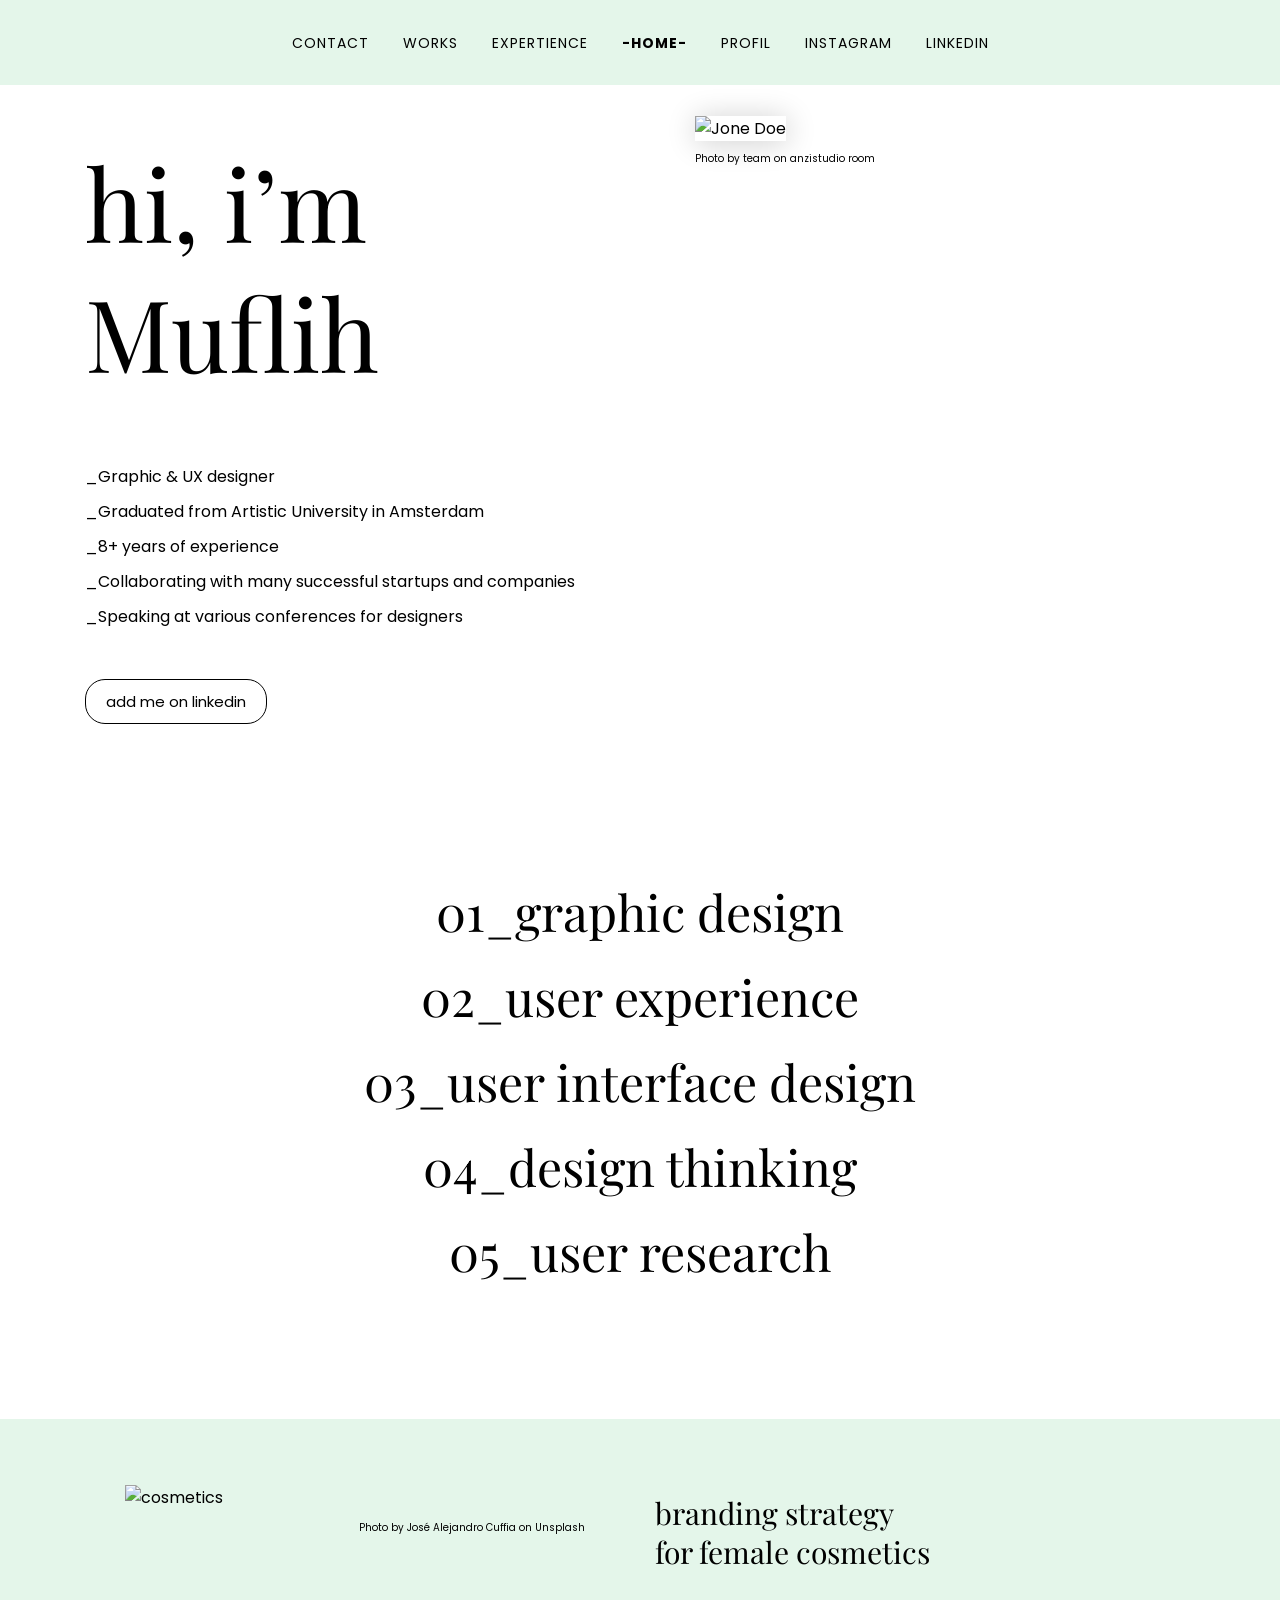
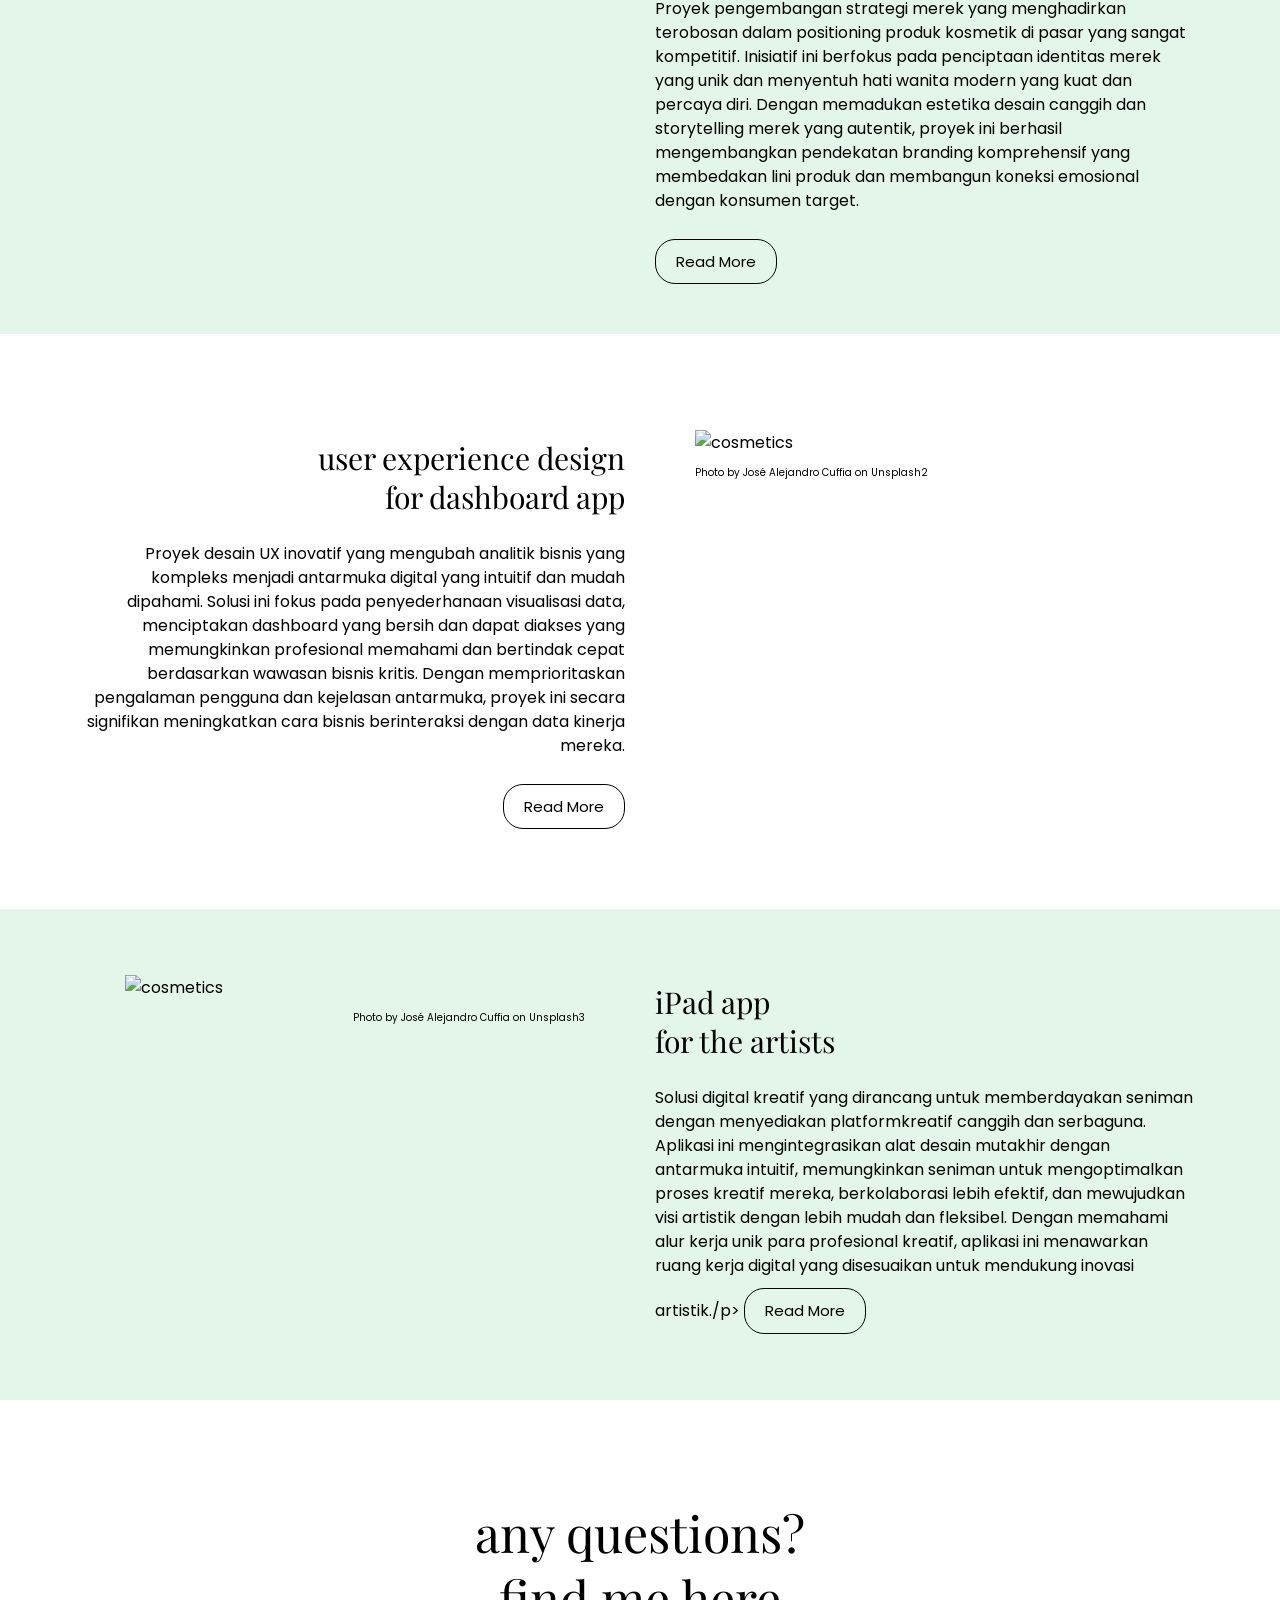
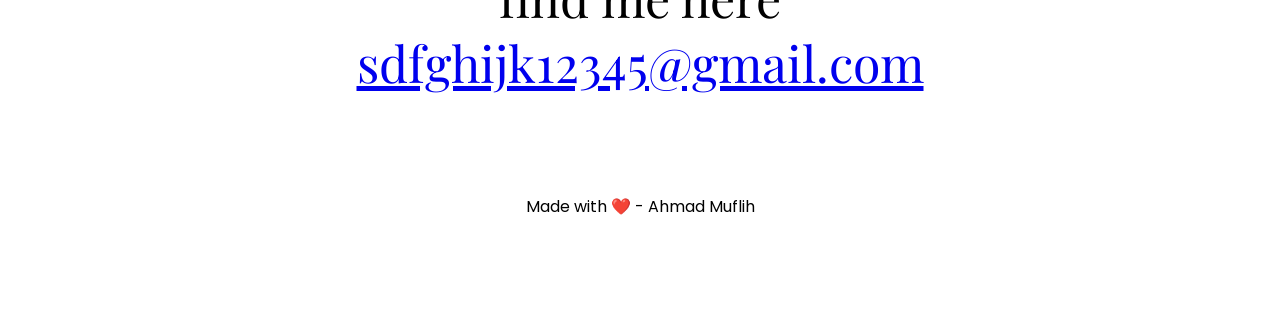
==== index.html @ f0aa119c "first commit" ====
<!DOCTYPE html>
<html>
<head>
	<meta charset="utf-8">
	<meta name="viewport" content="width=device-width, initial-scale=1.0">
	<title>Portfolio</title>
	<link rel="stylesheet" href="css/bootstrap-grid.css" type="text/css">
	<link rel="stylesheet" href="css/styles.css" type="text/css">
	<!-- add google font -->
	<link href="https://fonts.googleapis.com/css2?family=Playfair+Display:wght@500;600;700&family=Poppins:wght@300;400;500;600&display=swap" rel="stylesheet">
</head>

<body>
	<nav>
		<ul >
			<li><a href="#contact">contact</a></li>
			<li>works</li>
			<li>expertience</li>
			<li><a href="https://zikra.id/"></a><strong>-Home-</strong></li>
			<li><a href="profil.html">profil</a></li>
			<li><a href="https://www.instagram.com/zikra.id" target="_blank">instagram</a></li>
			<li>linkedin</li>

		</ul>
	</nav>
	<header>
		<div class="container">
			<div class="row">
				<!-- right coloum -->
				<div class="col-sm">
					<h1>hi, i’m</br>
					Muflih</h1>
					<ul >
						<li>_Graphic & UX designer </li>
						<li>_Graduated from Artistic University in Amsterdam </li>
						<li>_8+ years of experience</li>
						<li>_Collaborating with many successful startups and companies</li>
						<li>_Speaking at various conferences for designers  </li>
					</ul> 
					<a href="" class="button">add me on linkedin</a>
				</div>
				<!-- left coloum -->
				<div class="col-sm">
					<figure>
						<img src="img/zikra.jpeg" class="intro-img" alt="Jone Doe">
						<figcaption>
							Photo by team on anzistudio room
						</figcaption>
					</figure>
				</div>
			</div>
		</div>
	</header>
	<section>
		<ul class="skill-list">
			<li>01_graphic design</li>
			<li>02_user experience</li>
			<li>03_user interface design</li>
			<li>04_design thinking</li>
			<li>05_user research</li>
		</ul>
	</section>
	<!-- projects -->
	<section class="project blue">
		<div class="container">
			<div class="row">
				<!-- right coloum -->
				<div class="col-sm">
					<figure>
						<img src="img/cosmetics.jpg" alt="cosmetics">
						<figcaption class="right-alignment">
							Photo by José Alejandro Cuffia on Unsplash
						</figcaption>
					</figure> 
				</div>
				<div class="col-sm">
					<h2>branding strategy <br>for female cosmetics</h2>
					<p>Proyek pengembangan strategi merek yang menghadirkan terobosan dalam positioning produk kosmetik di pasar yang sangat kompetitif. Inisiatif ini berfokus pada penciptaan identitas merek yang unik dan menyentuh hati wanita modern yang kuat dan percaya diri. Dengan memadukan estetika desain canggih dan storytelling merek yang autentik, proyek ini berhasil mengembangkan pendekatan branding komprehensif yang membedakan lini produk dan membangun koneksi emosional dengan konsumen target.
					</p>
					<a href="/detail.html" class="button">Read More </a>
				</div>
			</div>
		</div>
	</section>
	<!-- project2 -->
	<section class="project">
		<div class="container">
			<div class="row">
				<!-- right coloum -->
				<div class="col-sm right-alignment">
					<h2>user experience design <br> for dashboard app</h2>
					<p>Proyek desain UX inovatif yang mengubah analitik bisnis yang kompleks menjadi antarmuka digital yang intuitif dan mudah dipahami. Solusi ini fokus pada penyederhanaan visualisasi data, menciptakan dashboard yang bersih dan dapat diakses yang memungkinkan profesional memahami dan bertindak cepat berdasarkan wawasan bisnis kritis. Dengan memprioritaskan pengalaman pengguna dan kejelasan antarmuka, proyek ini secara signifikan meningkatkan cara bisnis berinteraksi dengan data kinerja mereka.</p>
					<a href="detail2.html" class="button">Read More </a>
				</div>
				<div class="col-sm">
					<figure>
						<img src="img/dashboard-app.jpg" alt="cosmetics">
						<figcaption>
							Photo by José Alejandro Cuffia on Unsplash2
						</figcaption>
					</figure> 
				</div>
			</div>
		</div>
	</section>
	<section class="project blue">
		<!-- project3 -->
		<div class="container">
			<div class="row">
				<!-- right coloum -->
				<div class="col-sm">
					<figure>
						<img src="img/ipad-app.jpg" alt="cosmetics">
						<figcaption class="right-alignment">
							Photo by José Alejandro Cuffia on Unsplash3
						</figcaption>
					</figure>
				</div> 
				<div class="col-sm">
					<h2>iPad app<br>
					for the artists</h2>
					<p>Solusi digital kreatif yang dirancang untuk memberdayakan seniman dengan menyediakan platformkreatif canggih dan serbaguna. Aplikasi ini mengintegrasikan alat desain mutakhir dengan antarmuka intuitif, memungkinkan seniman untuk mengoptimalkan proses kreatif mereka, berkolaborasi lebih efektif, dan mewujudkan visi artistik dengan lebih mudah dan fleksibel. Dengan memahami alur kerja unik para profesional kreatif, aplikasi ini menawarkan ruang kerja digital yang disesuaikan untuk mendukung inovasi artistik./p>
						<a href="detail3.html" class="button">Read More </a>
					</div>
				</div>
			</div>
		</section>
		<footer id="contact">
			<h2>any questions?<br>
				find me here <br><a href="/cdn-cgi/l/email-protection" class="__cf_email__" data-cfemail="bbded6dad2d7fbc1d2d0c9da95d2df">sdfghijk12345@gmail.com</a></h2>
				<p>Made with ❤️ -  Ahmad Muflih</p>
			</footer>
		<script data-cfasync="false" src="/cdn-cgi/scripts/5c5dd728/cloudflare-static/email-decode.min.js"></script><script defer src="https://static.cloudflareinsights.com/beacon.min.js/v8c78df7c7c0f484497ecbca7046644da1771523124516" integrity="sha512-8DS7rgIrAmghBFwoOTujcf6D9rXvH8xm8JQ1Ja01h9QX8EzXldiszufYa4IFfKdLUKTTrnSFXLDkUEOTrZQ8Qg==" data-cf-beacon='{"version":"2024.11.0","token":"0979519352d845179b7d0b6ab2feaaab","r":1,"server_timing":{"name":{"cfCacheStatus":true,"cfEdge":true,"cfExtPri":true,"cfL4":true,"cfOrigin":true,"cfSpeedBrain":true},"location_startswith":null}}' crossorigin="anonymous"></script>
<script>(function(){function c(){var b=a.contentDocument||a.contentWindow.document;if(b){var d=b.createElement('script');d.innerHTML="window.__CF$cv$params={r:'9f5552ae0f87fde2',t:'MTc3NzcwNzA1MQ=='};var a=document.createElement('script');a.src='/cdn-cgi/challenge-platform/scripts/jsd/main.js';document.getElementsByTagName('head')[0].appendChild(a);";b.getElementsByTagName('head')[0].appendChild(d)}}if(document.body){var a=document.createElement('iframe');a.height=1;a.width=1;a.style.position='absolute';a.style.top=0;a.style.left=0;a.style.border='none';a.style.visibility='hidden';document.body.appendChild(a);if('loading'!==document.readyState)c();else if(window.addEventListener)document.addEventListener('DOMContentLoaded',c);else{var e=document.onreadystatechange||function(){};document.onreadystatechange=function(b){e(b);'loading'!==document.readyState&&(document.onreadystatechange=e,c())}}}})();</script></body>
		</html>
---- css/styles.css ----
body{
	font-family: 'Poppins', sans-serif;
}
body, ul{
	margin: 0;
	padding:0;
}

h1,h2, .skill-list {
	font-family: 'Playfair Display', serif;
}

img{
	/*this limit width image*/
	max-width: 100%;
}
nav{
	background-color: #E4F6EA;
	position: fixed;
	z-index: 1;
	width: 100%;
}
header{
	top:70px;
	position: relative;
	margin-bottom:  220px;
	background-image: url('../img/background.png');
	background-repeat: no-repeat;
	background-size: cover;
	background-position-y: -140px; 
}

nav ul li{
	display: inline-block;
	margin: 0 15px;
	padding:0;
	text-transform: uppercase;
	letter-spacing: 1px;
	font-size: 14px;
}

nav ul{
	margin: 0 auto;
	text-align: center;
	padding: 30px;

}

h1{
	font-size: 100px;
	line-height: 130%;
}
h2{
	font-size: 30px;
	line-height: 130%;
}
h1, h2{
	font-weight: normal;
}
p{
	line-height: 150%;
}

ul li{
	list-style: none;
	margin: 10px 0;
}

.button{
	border: 1px solid black;
	font-size: 15px;
	border-radius: 20px;
	text-decoration: none;
	color: black;
	padding: 10px 20px;
	margin-top:40px;
	display: inline-block;
	transition: background 0.5s ease-in-out;
}
.button:hover{
	background:black;
	color: white; 
}
figcaption{
	font-size: 10px;
	margin-top: 10px;
}

.intro-img{
	box-shadow: 1px 2px 30px rgba(0,0,0,0.2);
	margin-top: 30px;

}

.skill-list {
	text-align: center;
	font-size: 50px;
	line-height: 150%;
	margin-bottom: 130px;
}
.project{
	margin: 30px 0; 
	padding: 50px;
}

.project-container{
	max-width: 1500px;
	margin: 0 auto;
	background-color: white;
	box-shadow: 0 0 35px rgba(0,0,0,0.08);
}

.blue{
	background-color: #E4F6EA;
}

.project .button{
	margin-top: 10px;
}
footer{
	text-align: center;
	margin:100px;
}
footer h2{
	font-size: 50px;
	margin-bottom:100px; 
}
.right-alignment{
	text-align: right;
}

li.empty{
	width: 90px;
	border-top: 1px solid black;
	top:-5px;
	position: relative; 
}

nav li a{
	text-decoration: none;
	color: black;
}
nav li a:hover{
	text-decoration: underline;
}
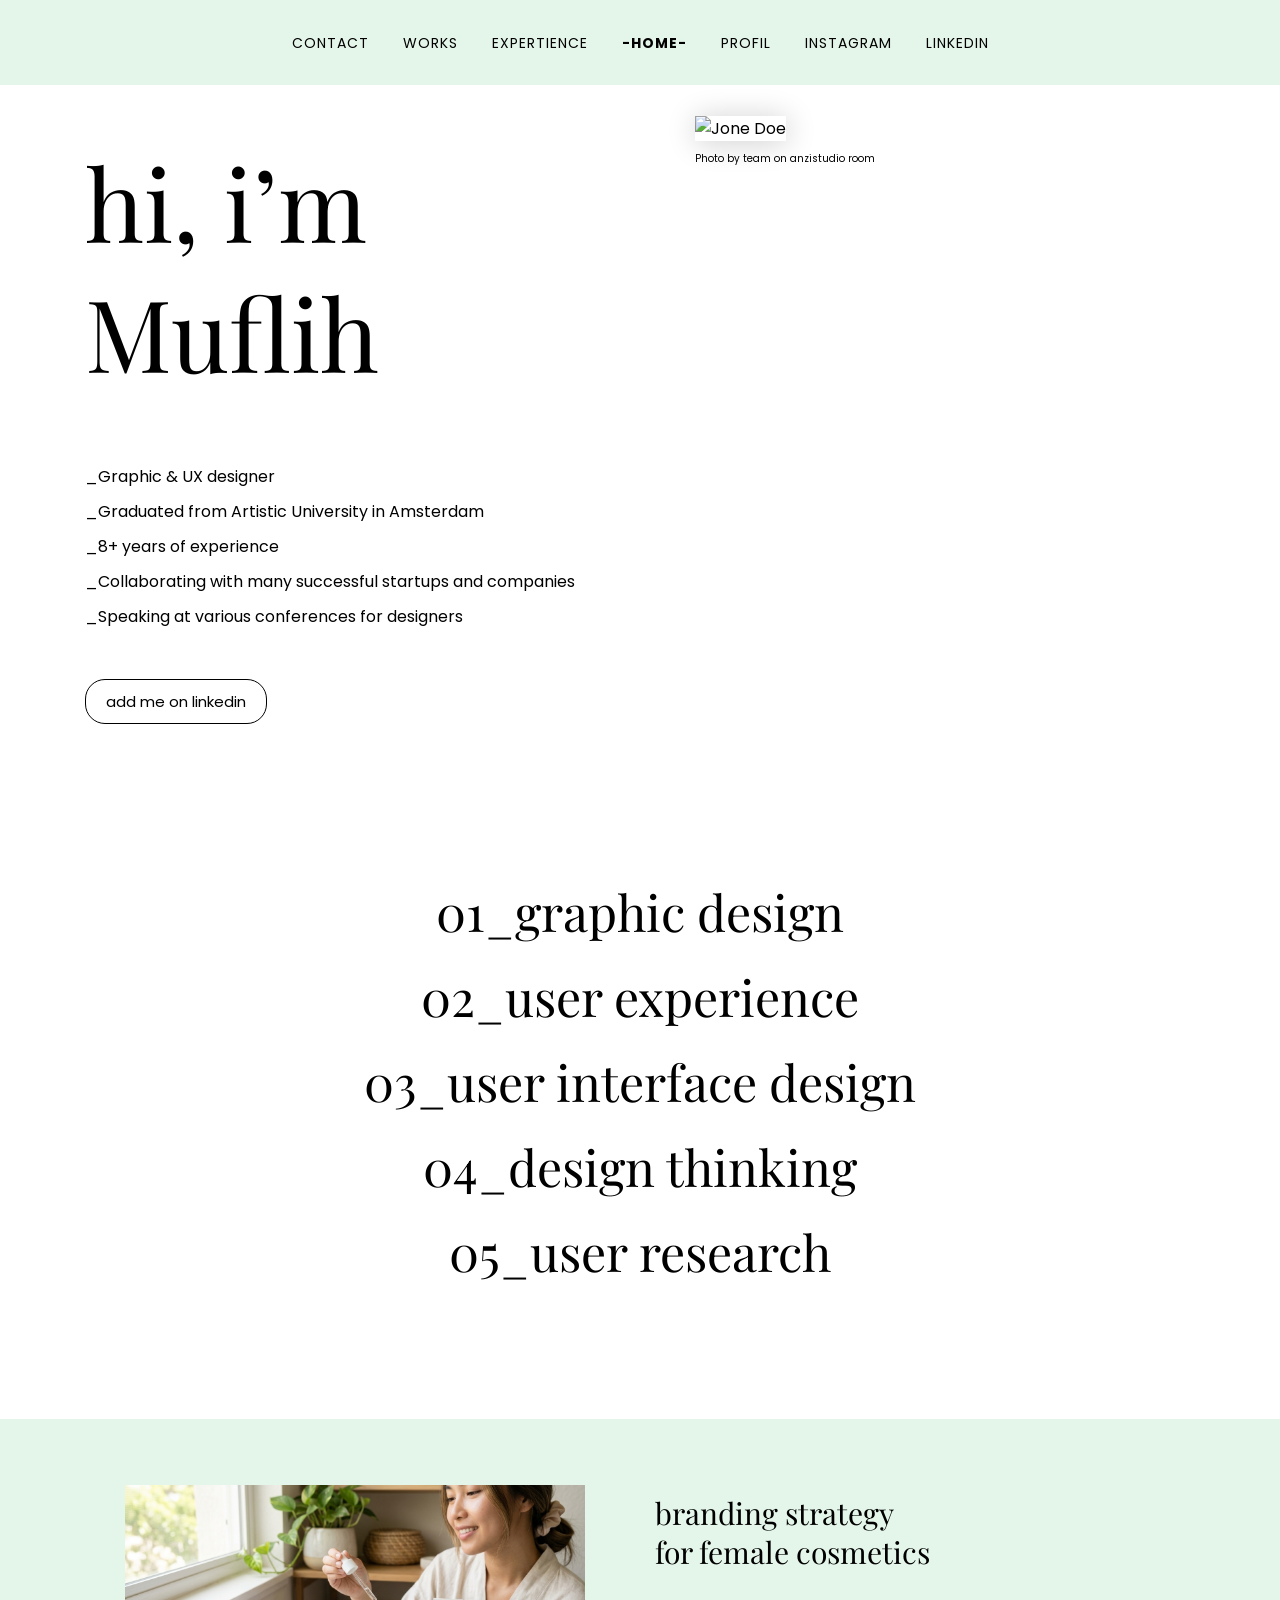
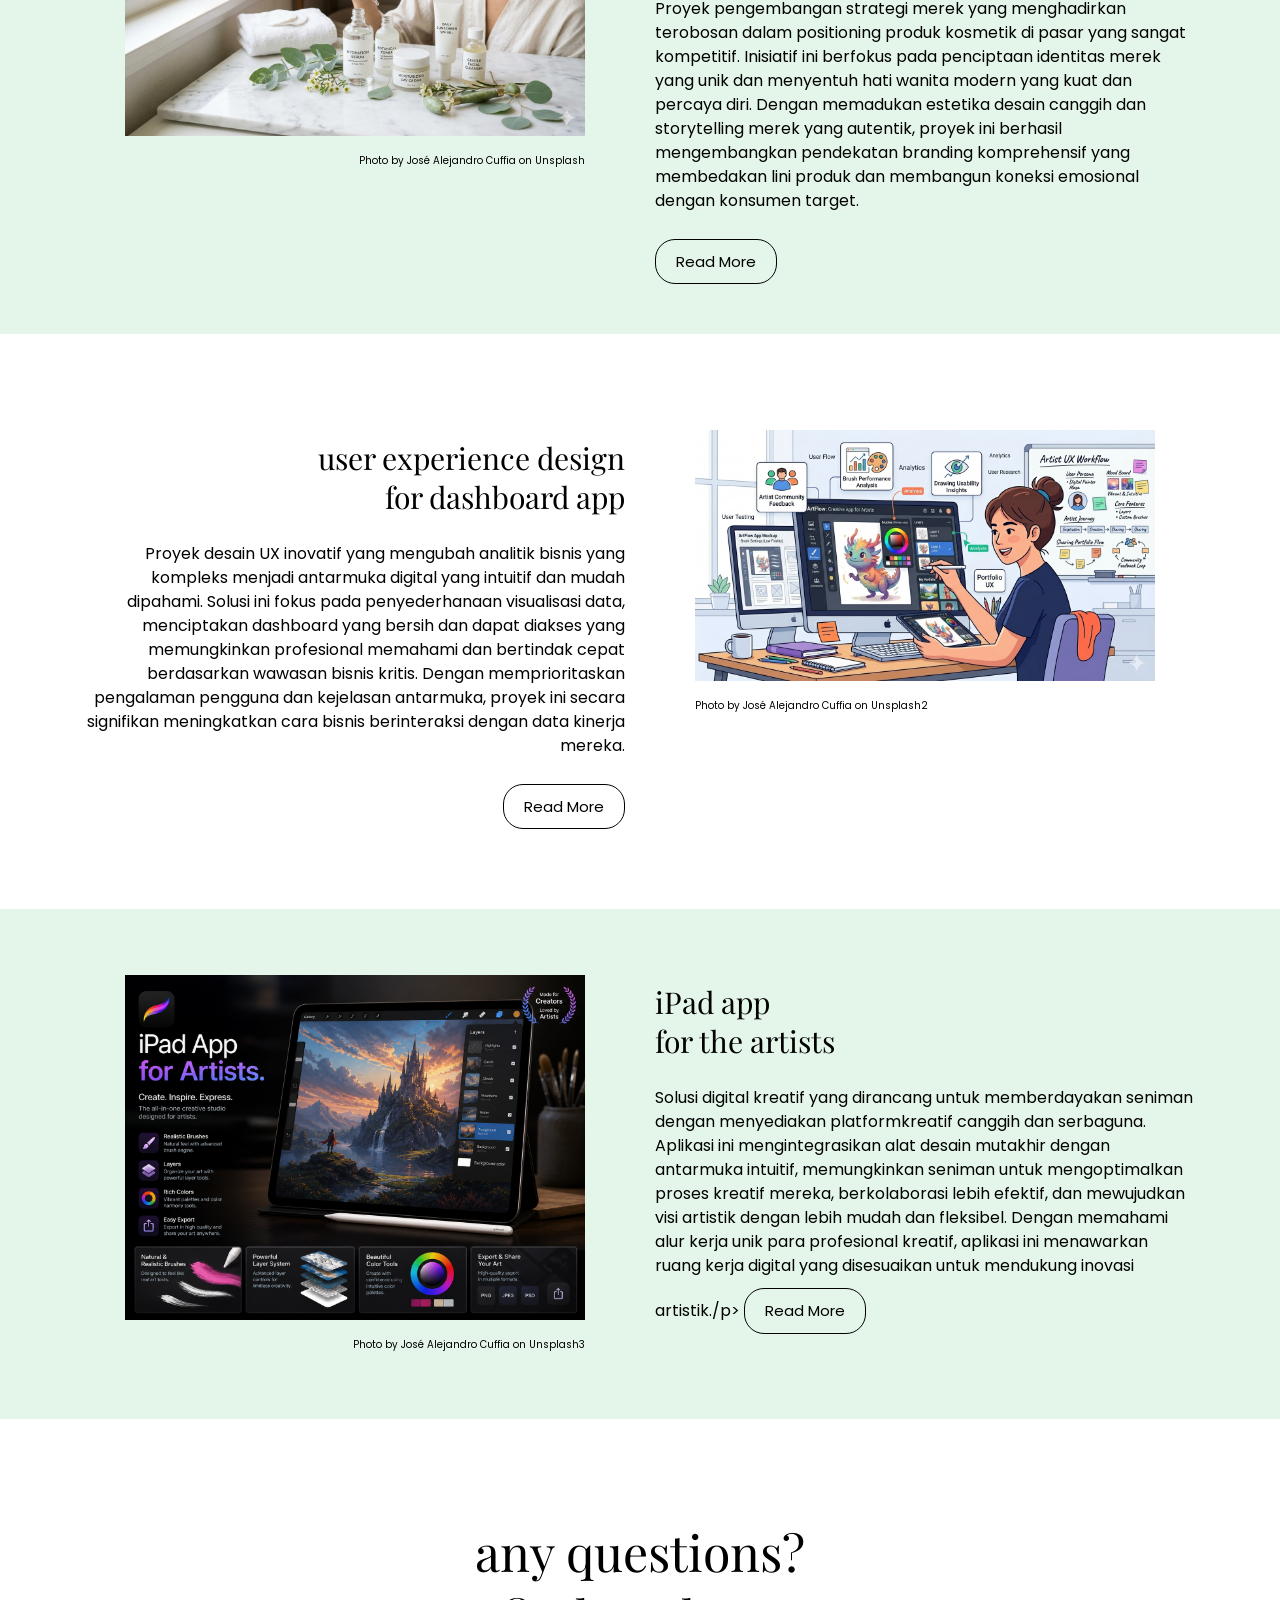
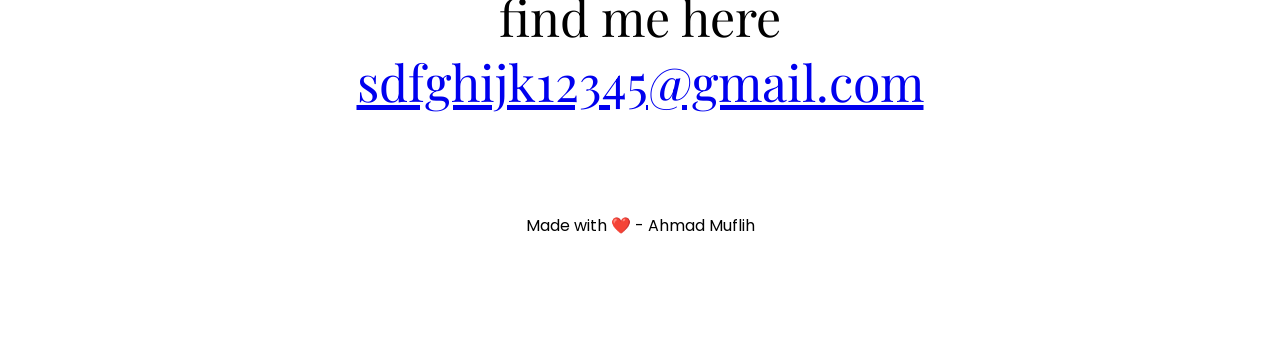
==== commit ca1e3d09: "second commit" ====
--- a/index.html
+++ b/index.html
@@ -68,7 +68,7 @@
 				<!-- right coloum -->
 				<div class="col-sm">
 					<figure>
-						<img src="img/cosmetics.jpg" alt="cosmetics">
+						<img src="img/skincare.png" alt="cosmetics">
 						<figcaption class="right-alignment">
 							Photo by José Alejandro Cuffia on Unsplash
 						</figcaption>
@@ -95,7 +95,7 @@
 				</div>
 				<div class="col-sm">
 					<figure>
-						<img src="img/dashboard-app.jpg" alt="cosmetics">
+						<img src="img/dashboard.png" alt="cosmetics">
 						<figcaption>
 							Photo by José Alejandro Cuffia on Unsplash2
 						</figcaption>
@@ -111,7 +111,7 @@
 				<!-- right coloum -->
 				<div class="col-sm">
 					<figure>
-						<img src="img/ipad-app.jpg" alt="cosmetics">
+						<img src="img/ipad-app.png" alt="cosmetics">
 						<figcaption class="right-alignment">
 							Photo by José Alejandro Cuffia on Unsplash3
 						</figcaption>
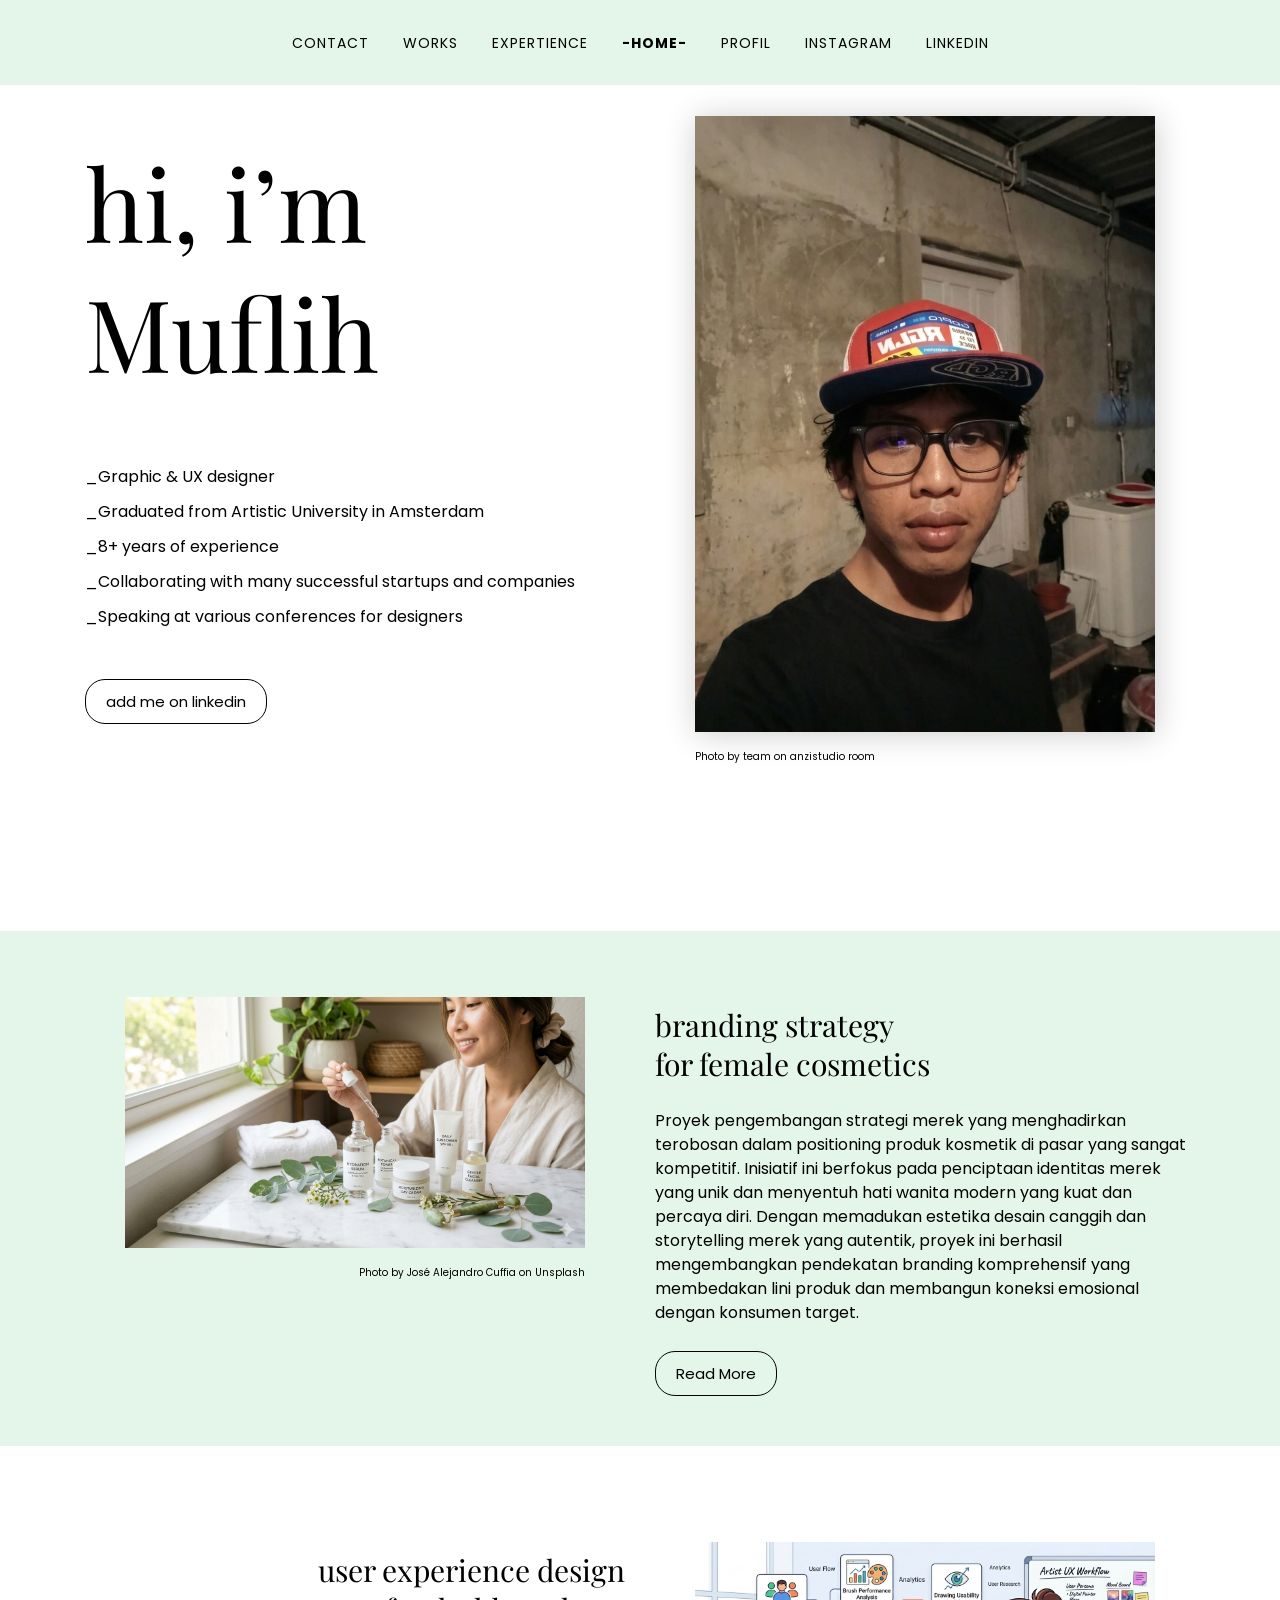
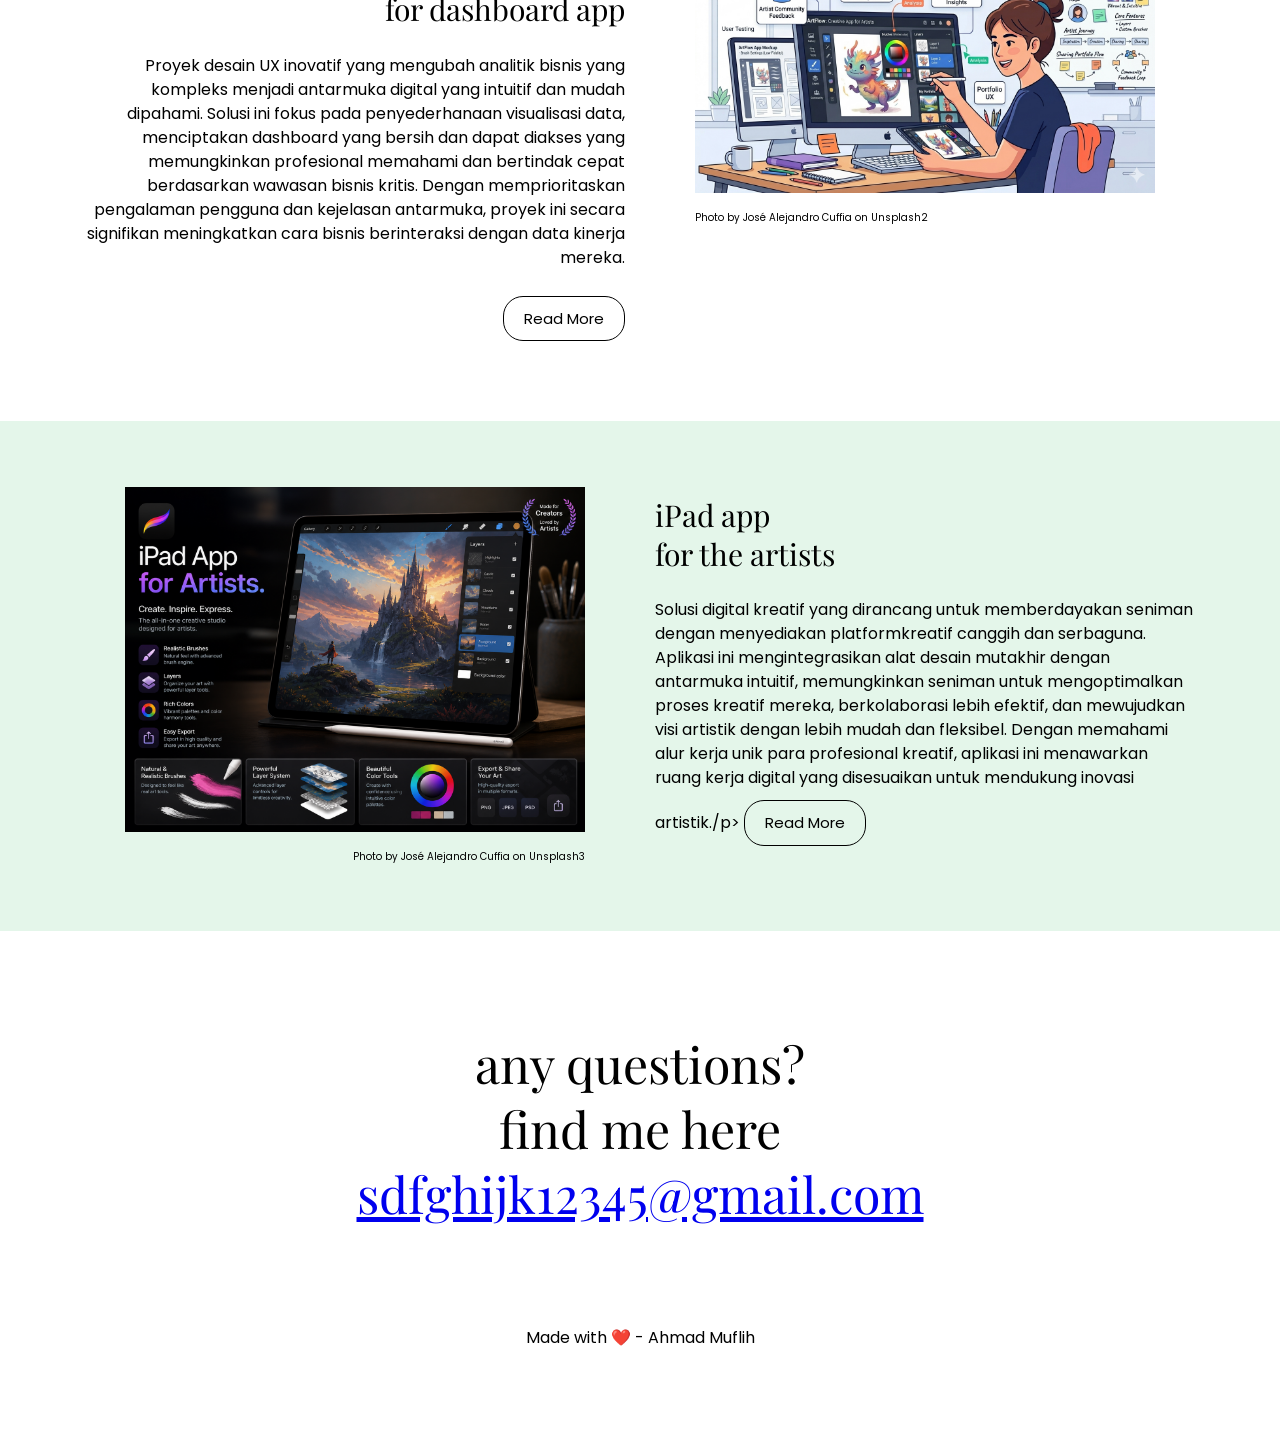
==== commit 302eb94e: "commit ke 6" ====
--- a/index.html
+++ b/index.html
@@ -43,7 +43,7 @@
 				<!-- left coloum -->
 				<div class="col-sm">
 					<figure>
-						<img src="img/zikra.jpeg" class="intro-img" alt="Jone Doe">
+						<img src="img/muflih.png" class="intro-img" alt="Jone Doe">
 						<figcaption>
 							Photo by team on anzistudio room
 						</figcaption>
@@ -52,15 +52,7 @@
 			</div>
 		</div>
 	</header>
-	<section>
-		<ul class="skill-list">
-			<li>01_graphic design</li>
-			<li>02_user experience</li>
-			<li>03_user interface design</li>
-			<li>04_design thinking</li>
-			<li>05_user research</li>
-		</ul>
-	</section>
+	
 	<!-- projects -->
 	<section class="project blue">
 		<div class="container">
@@ -78,7 +70,7 @@
 					<h2>branding strategy <br>for female cosmetics</h2>
 					<p>Proyek pengembangan strategi merek yang menghadirkan terobosan dalam positioning produk kosmetik di pasar yang sangat kompetitif. Inisiatif ini berfokus pada penciptaan identitas merek yang unik dan menyentuh hati wanita modern yang kuat dan percaya diri. Dengan memadukan estetika desain canggih dan storytelling merek yang autentik, proyek ini berhasil mengembangkan pendekatan branding komprehensif yang membedakan lini produk dan membangun koneksi emosional dengan konsumen target.
 					</p>
-					<a href="/detail.html" class="button">Read More </a>
+					<a href="detail.html" class="button">Read More </a>
 				</div>
 			</div>
 		</div>
--- a/css/styles.css
+++ b/css/styles.css
@@ -14,6 +14,7 @@
 	/*this limit width image*/
 	max-width: 100%;
 }
+
 nav{
 	background-color: #E4F6EA;
 	position: fixed;
